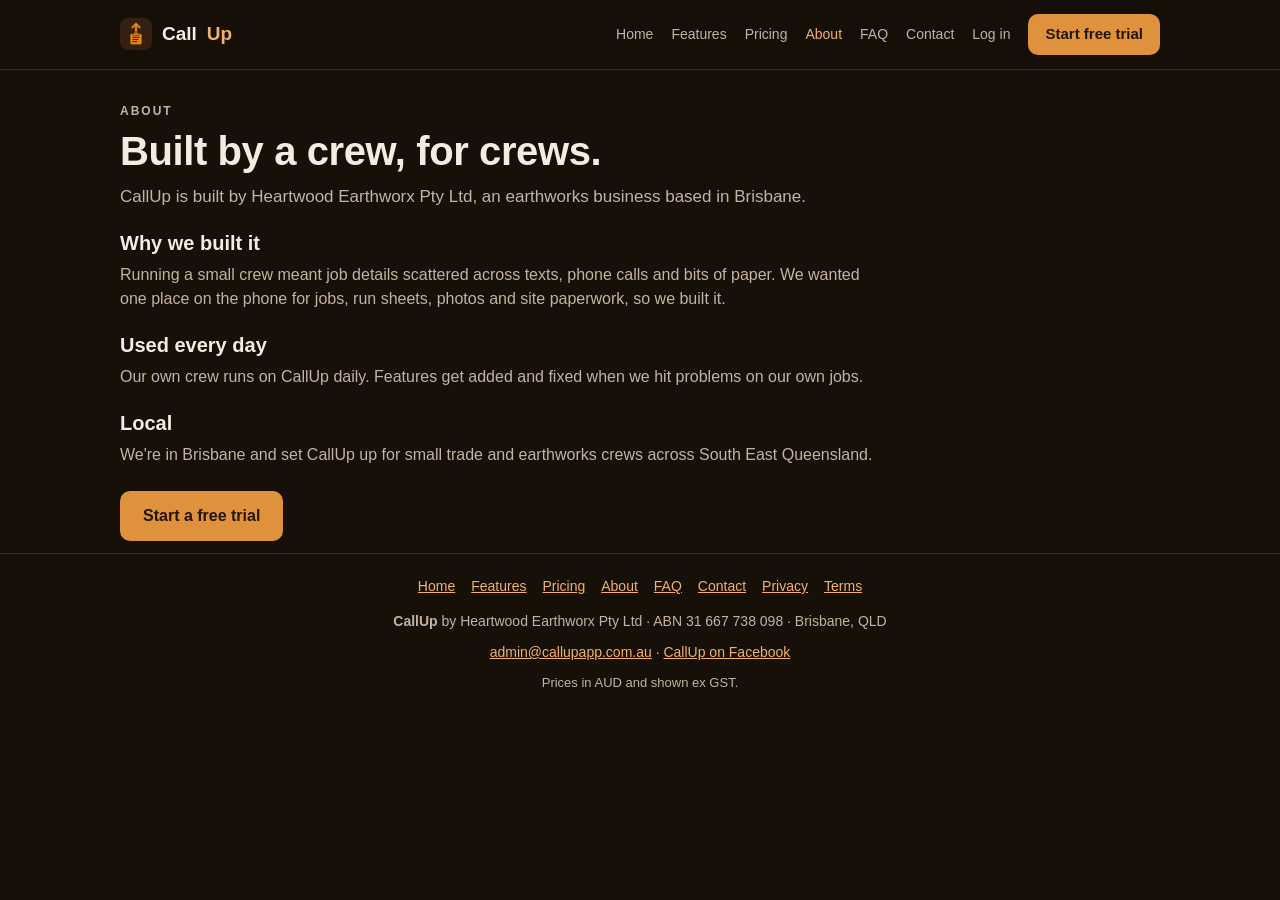
==== about/index.html @ 02dfe28d "Enlarge feature screenshots on hover or tap, with a deeper explanation Desktop hover or keyboard foc" ====
<!doctype html><html lang="en-AU"><head><meta charset="utf-8"><meta name="viewport" content="width=device-width,initial-scale=1">
<title>About | CallUp</title><meta name="description" content="CallUp is built by Heartwood Earthworx, a Brisbane earthworks crew, and used on its own jobs every day."><link rel="canonical" href="https://callupapp.com.au/about/">
<meta name="theme-color" content="#161009"><link rel="icon" href="/favicon.ico" sizes="any"><link rel="icon" type="image/png" href="/favicon.png"><link rel="apple-touch-icon" href="/apple-touch-icon.png">
<meta property="og:type" content="website"><meta property="og:site_name" content="CallUp"><meta property="og:title" content="About | CallUp"><meta property="og:description" content="CallUp is built by Heartwood Earthworx, a Brisbane earthworks crew, and used on its own jobs every day."><meta property="og:url" content="https://callupapp.com.au/about/"><meta property="og:image" content="https://callupapp.com.au/assets/og-cover.png"><meta property="og:image:width" content="1640"><meta property="og:image:height" content="624"><meta property="og:locale" content="en_AU"><meta name="twitter:card" content="summary_large_image">
<link rel="stylesheet" href="/assets/style.css?v=hover1"></head><body>
<header><nav class="nav" aria-label="Main"><a class="brand" href="/"><img src="/assets/logo-256.png" alt="" width="32" height="32">Call<span>Up</span></a><span class="spacer"></span><button class="menu-btn" aria-expanded="false" aria-controls="navlinks" onclick="var n=document.getElementById('navlinks');n.classList.toggle('open');this.setAttribute('aria-expanded',n.classList.contains('open'))">Menu</button><div class="nav-links" id="navlinks"><a class="nav-link" href="/">Home</a><a class="nav-link" href="/features/">Features</a><a class="nav-link" href="/pricing/">Pricing</a><a class="nav-link" href="/about/" aria-current=page>About</a><a class="nav-link" href="/faq/">FAQ</a><a class="nav-link" href="/contact/">Contact</a><a class="nav-link" href="https://app.callupapp.com.au/">Log in</a><a class="btn btn-primary btn-sm" href="https://app.callupapp.com.au/">Start free trial</a></div></nav></header>
<main><div class="wrap"><section class="page-head legal"><p class="eyebrow">About</p><h1>Built by a crew, for crews.</h1><p class="lead">CallUp is built by Heartwood Earthworx Pty Ltd, an earthworks business based in Brisbane.</p><h2>Why we built it</h2><p>Running a small crew meant job details scattered across texts, phone calls and bits of paper. We wanted one place on the phone for jobs, run sheets, photos and site paperwork, so we built it.</p><h2>Used every day</h2><p>Our own crew runs on CallUp daily. Features get added and fixed when we hit problems on our own jobs.</p><h2>Local</h2><p>We're in Brisbane and set CallUp up for small trade and earthworks crews across South East Queensland.</p><p style="margin-top:24px"><a class="btn btn-primary" href="https://app.callupapp.com.au/">Start a free trial</a></p></section></div></main>
<footer class="foot"><div class="wrap"><nav aria-label="Footer"><a href="/">Home</a><a href="/features/">Features</a><a href="/pricing/">Pricing</a><a href="/about/">About</a><a href="/faq/">FAQ</a><a href="/contact/">Contact</a><a href="/privacy/">Privacy</a><a href="/terms/">Terms</a></nav>
<p style="margin-top:14px"><strong>CallUp</strong> by Heartwood Earthworx Pty Ltd · ABN 31 667 738 098 · Brisbane, QLD</p><p><a href="mailto:admin@callupapp.com.au">admin@callupapp.com.au</a> · <a href="https://www.facebook.com/profile.php?id=61596505461475" rel="noopener">CallUp on Facebook</a></p><p class="small-note">Prices in AUD and shown ex GST.</p></div></footer>
<script src="/assets/site.js?v=hover1" defer></script></body></html>
---- assets/style.css ----
:root{--bg:#161009;--panel:#211810;--panel2:#2b2016;--line:#3b2a1a;--text:#f4ece1;--muted:#c4b3a0;--accent:#e0913c;--accent2:#f2b269;--green:#7fb069}
*{box-sizing:border-box;margin:0;padding:0}
html{scroll-behavior:smooth}
body{background:var(--bg);color:var(--text);font:16px/1.5 -apple-system,BlinkMacSystemFont,"Segoe UI",Roboto,Helvetica,Arial,sans-serif}
a{color:var(--accent2)}
img{max-width:100%;display:block}
.wrap{max-width:1080px;margin:0 auto;padding:0 20px}
section{padding:36px 0}
h1{font-size:clamp(26px,4.4vw,40px);line-height:1.15;letter-spacing:-.4px}
h2{font-size:clamp(20px,3vw,28px);line-height:1.2;margin-bottom:8px}
h3{font-size:17px;margin-bottom:6px}
.lead{color:var(--muted);font-size:17px;max-width:560px;margin-top:10px}
.center{text-align:center}.center .lead{margin-left:auto;margin-right:auto}
header{position:sticky;top:0;z-index:10;background:rgba(22,16,9,.95);border-bottom:1px solid var(--line);backdrop-filter:blur(8px)}
.nav{display:flex;align-items:center;gap:12px;padding:14px 20px;max-width:1080px;margin:0 auto}
.brand{display:flex;align-items:center;gap:10px;font-weight:700;font-size:19px;color:var(--text);text-decoration:none}
.brand img{width:32px;height:32px;border-radius:8px}
.brand span{color:var(--accent2)}
.nav .spacer{flex:1}
.btn{display:inline-block;padding:12px 22px;border-radius:10px;font-weight:600;font-size:16px;text-decoration:none;border:1px solid transparent;cursor:pointer}
.btn-primary{background:var(--accent);color:#23150a}
.btn-primary:hover{background:var(--accent2)}
.btn-ghost{border-color:var(--line);color:var(--text)}
.btn-ghost:hover{border-color:var(--accent)}
.btn-sm{padding:8px 16px;font-size:15px}
.cta-row{display:flex;gap:10px;flex-wrap:wrap;margin-top:18px}
.hero{padding:44px 0 28px;display:grid;grid-template-columns:1.1fr .9fr;gap:32px;align-items:center}
.mock{background:var(--panel);border:1px solid var(--line);border-radius:16px;overflow:hidden;box-shadow:0 20px 60px rgba(0,0,0,.4)}
.mock-top{padding:12px 16px;border-bottom:1px solid var(--line);display:flex;justify-content:space-between;font-size:14px;color:var(--muted)}
.mock-job{padding:14px 16px;border-bottom:1px solid var(--line)}
.mock-job:last-child{border-bottom:0}
.mock-job strong{display:block;font-size:15px}
.mock-job small{color:var(--muted);font-size:13px}
.tag{display:inline-block;font-size:11px;font-weight:700;padding:2px 8px;border-radius:20px;background:var(--panel2);color:var(--accent2);margin-bottom:6px;text-transform:uppercase;letter-spacing:.5px}
.tag.green{color:var(--green)}
.grid{display:grid;grid-template-columns:repeat(3,1fr);gap:14px;margin-top:20px}
.card{background:var(--panel);border:1px solid var(--line);border-radius:14px;padding:16px}
.card p{color:var(--muted);font-size:15px}
.card .ico{font-size:26px;margin-bottom:12px}
.steps{display:grid;grid-template-columns:repeat(3,1fr);gap:20px;margin-top:32px}
.step .num{width:36px;height:36px;border-radius:50%;background:var(--accent);color:#23150a;font-weight:700;display:flex;align-items:center;justify-content:center;margin-bottom:14px}
.step p{color:var(--muted);font-size:15px}
.price{max-width:420px;margin:32px auto 0;background:var(--panel);border:1px solid var(--accent);border-radius:16px;padding:32px;text-align:center}
.price .amount{font-size:52px;font-weight:800;letter-spacing:-2px}
.price .per{color:var(--muted);margin-bottom:20px}
.price ul{list-style:none;text-align:left;margin:20px 0 28px}
.price li{padding:8px 0 8px 28px;position:relative;font-size:15px}
.price li::before{content:"✓";position:absolute;left:0;color:var(--green);font-weight:700}
.small-note{font-size:13px;color:var(--muted);margin-top:10px}
details{background:var(--panel);border:1px solid var(--line);border-radius:12px;padding:12px 16px;margin-top:8px}
summary{font-weight:600;cursor:pointer}
details p{color:var(--muted);margin-top:12px;font-size:15px}
.foot{border-top:1px solid var(--line);padding:22px 0;color:var(--muted);font-size:14px;text-align:center}
a:focus-visible,summary:focus-visible,.btn:focus-visible{outline:2px solid var(--accent2);outline-offset:3px;border-radius:6px}
@media(max-width:820px){.hero{grid-template-columns:1fr;padding:28px 0 20px;gap:20px}.grid,.steps{grid-template-columns:1fr}section{padding:28px 0}}

section{scroll-margin-top:88px}.eyebrow{color:var(--accent2);font-size:12px;font-weight:800;letter-spacing:2px;text-transform:uppercase;margin-bottom:8px}.hero h1{font-size:clamp(32px,5vw,52px)}.hero-art{padding:22px;background:linear-gradient(135deg,#332519,#1e1711);border:1px solid var(--line);border-radius:20px}.hero-art img{width:140px;margin:0 auto 16px;border-radius:20px}.feature-list{display:grid;gap:8px}.feature-list div{padding:9px 12px;border:1px solid #513c29;border-radius:10px;color:var(--muted)}.feature-list strong{color:var(--text)}.video-frame{border:1px solid var(--line);border-radius:16px;overflow:hidden;margin-top:14px;background:#000}video{display:block;width:100%;aspect-ratio:16/9}.pricing-layout{display:grid;grid-template-columns:1fr 1fr;gap:28px;align-items:start;margin-top:12px}.price{max-width:none;margin:0;text-align:left}.price .amount{font-size:42px}.pill{display:inline-block;background:#3d2a18;color:var(--accent2);border-radius:20px;padding:4px 10px;font-size:13px;margin-bottom:10px}.calc{background:var(--panel2);border-radius:12px;padding:14px;margin:14px 0}label{display:block;font-size:15px;font-weight:600}input{width:100%;padding:12px;margin:10px 0;background:var(--bg);color:var(--text);border:1px solid #806044;border-radius:8px;font:inherit}input:focus-visible{outline:2px solid var(--accent)}.line-item{display:flex;justify-content:space-between;gap:12px;font-size:15px;padding:7px 0;color:var(--muted)}.line-item.total{border-top:1px solid #60452f;margin-top:8px;padding-top:14px;font-size:20px;color:var(--text);font-weight:700}.wide{width:100%;text-align:center}.draft-note{border-left:3px solid var(--accent);padding:10px 14px;background:var(--panel);margin-top:20px;font-size:14px;color:var(--muted)}.payment-note{margin-top:12px;font-size:14px;color:var(--muted)}.section-rule{border-top:1px solid var(--line)}.nav-link{font-size:14px;color:var(--muted);text-decoration:none}.faq-layout{max-width:800px}.foot p+p{margin-top:10px}@media(max-width:650px){.pricing-layout{grid-template-columns:1fr;gap:16px}.nav{gap:10px;padding:12px 16px}.nav-link{display:none}.nav .btn{padding:9px 12px;font-size:13px}.brand{font-size:17px}.brand img{width:28px;height:28px}.hero-art{padding:16px}.price{padding:20px}.hero{gap:18px}.hero-art img{width:96px}.lead{font-size:16px}.cta-row .btn{width:100%;text-align:center}}@media(prefers-reduced-motion:reduce){html{scroll-behavior:auto}}
.nav{flex-wrap:wrap}.nav-links{display:flex;gap:18px;align-items:center}.menu-btn{display:none;background:none;border:1px solid var(--line);color:var(--text);border-radius:8px;padding:8px 12px;font:inherit}
@media(max-width:650px){.menu-btn{display:block}.nav-links{display:none;width:100%;flex-direction:column;align-items:flex-start;padding-top:10px}.nav-links.open{display:flex}.nav-links .nav-link{display:block;font-size:16px}}
.nav-link[aria-current=page]{color:var(--accent2)}
.feature-sec{padding:28px 0;border-top:1px solid var(--line)}.feature-sec p{color:var(--muted);max-width:680px}.feature-sec ul{color:var(--muted);margin:12px 0 0 22px}
.legal h2{font-size:20px;margin-top:22px}.legal p,.legal li{color:var(--muted);max-width:760px}.legal ul{margin-left:22px}
.foot nav a{margin:0 8px}textarea{width:100%;padding:12px;margin:10px 0;background:var(--bg);color:var(--text);border:1px solid #806044;border-radius:8px;font:inherit;min-height:110px}
.page-head{padding:32px 0 12px}
/* App screenshots */
.shot{margin:0}
.shot .frame{background:#0d0905;border:1px solid var(--line);overflow:hidden;box-shadow:0 10px 24px rgba(0,0,0,.4)}
.shot.phone .frame{border-radius:22px;padding:5px}
.shot.phone .frame img{border-radius:17px;width:100%;height:auto;display:block}
.shot.desk .frame{border-radius:12px;padding:5px}
.shot.desk .frame img{border-radius:8px;width:100%;height:auto;display:block}
.shot figcaption{color:var(--muted);font-size:13px;line-height:1.4;margin-top:8px;text-align:center}
.shots-note{margin-top:8px}
.shots-more{margin-top:10px;font-size:15px}

/* Home: one compact screenshot row */
.shot-row{display:flex;gap:14px;align-items:stretch;margin-top:16px;overflow-x:auto;scroll-snap-type:x mandatory;padding-bottom:6px;-webkit-overflow-scrolling:touch}
.shot-row .shot.phone{flex:0 0 150px;scroll-snap-align:start}
.shot-row .shot.phone .frame{max-height:260px}
.shot-row .shot.phone .frame img{width:100%;height:250px;object-fit:cover;object-position:top center}
.shot-row .shot.row-desk{flex:1 1 280px;min-width:240px;scroll-snap-align:start;display:flex;flex-direction:column}
.shot-row .shot.row-desk .frame{flex:1;display:flex;align-items:center;max-height:260px}
.shot-row .shot.row-desk .frame img{max-height:250px;width:100%;height:auto;object-fit:contain}

/* Features: compact card grid */
.feat-grid{display:grid;grid-template-columns:repeat(3,minmax(0,1fr));gap:14px;margin:8px 0 12px}
.feat-card{background:var(--panel);border:1px solid var(--line);border-radius:14px;padding:12px 12px 14px;display:flex;flex-direction:column;gap:8px;scroll-margin-top:88px}
.feat-card h2{font-size:17px;margin:0;line-height:1.25}
.feat-card p{color:var(--muted);font-size:13.5px;line-height:1.4;margin:0}
.feat-card.wide{grid-column:1/-1}
.feat-shots{display:flex;justify-content:center}
.feat-shots .shot.phone{width:100%;max-width:170px}
.feat-shots .shot.phone .frame{max-height:200px;margin:0 auto}
.feat-shots .shot.phone .frame img{width:100%;height:190px;object-fit:cover;object-position:top center}
.feat-shots.pair{display:grid;grid-template-columns:1fr 1fr;gap:8px;width:100%}
.feat-shots.pair .shot.phone{max-width:none}
.feat-shots.pair .shot.phone .frame img{height:170px}
.feat-shots.desk .shot.desk{width:100%}
.feat-shots.desk .shot.desk .frame{max-height:260px}
.feat-shots.desk .shot.desk .frame img{max-height:250px;width:100%;object-fit:contain;object-position:top center}
.feat-cta{padding:8px 0 20px}

.feat-chips{display:flex;flex-wrap:wrap;gap:8px;list-style:none;margin:14px 0 12px;padding:0}
.feat-chips a{display:block;background:var(--panel);border:1px solid var(--line);border-radius:999px;padding:6px 12px;color:var(--text);text-decoration:none;font-size:13.5px}
.feat-chips a:hover{border-color:var(--accent);color:var(--accent2)}

@media(max-width:820px){
.feat-grid{grid-template-columns:repeat(2,minmax(0,1fr));gap:12px}
.shot-row .shot.phone{flex:0 0 140px}
.shot-row .shot.phone .frame img{height:230px}
.shot-row .shot.row-desk{flex:0 0 70%;min-width:220px}
.feat-shots .shot.phone .frame img{height:170px}
.feat-shots.pair .shot.phone .frame img{height:150px}
.feat-shots.desk .shot.desk .frame img{max-height:180px}
}
@media(max-width:480px){
.feat-grid{gap:10px}
.feat-card{padding:10px 10px 12px}
.feat-card h2{font-size:15px}
.feat-card p{font-size:12.5px}
.feat-shots .shot.phone .frame{max-height:170px}
.feat-shots .shot.phone .frame img{height:160px}
.feat-shots.pair .shot.phone .frame img{height:140px}
.shot-row .shot.phone{flex:0 0 130px}
.shot-row .shot.phone .frame img{height:220px}
}
.foot nav{display:flex;flex-wrap:wrap;justify-content:center;row-gap:6px}

/* Hidden until hover, focus or tap. Must not add height at rest. */
.feat-deep{position:absolute;width:1px;height:1px;padding:0;margin:-1px;overflow:hidden;clip:rect(0,0,0,0);white-space:nowrap;border:0}

/* Discoverable enlarge affordance */
.shot .frame{position:relative;cursor:zoom-in}
.shot .frame::after{content:"";position:absolute;right:8px;bottom:8px;width:22px;height:22px;border-radius:6px;background:rgba(22,16,9,.72) url("data:image/svg+xml;utf8,<svg xmlns='http://www.w3.org/2000/svg' viewBox='0 0 24 24' fill='none' stroke='%23f2b269' stroke-width='2' stroke-linecap='round' stroke-linejoin='round'><circle cx='11' cy='11' r='6'/><path d='M20 20l-3.5-3.5M11 8v6M8 11h6'/></svg>") center/14px no-repeat;pointer-events:none;opacity:.9}
[data-zoom]{cursor:zoom-in}
[data-zoom]:focus-visible{outline:2px solid var(--accent2);outline-offset:3px;border-radius:14px}

.zoom-back{position:fixed;inset:0;z-index:30;background:rgba(8,6,3,.55);opacity:0;pointer-events:none;border:0;padding:0}
.zoom-back.on{opacity:1}
.zoom-back.on.clickable{pointer-events:auto}
.zoom-pop{position:fixed;z-index:40;width:min(400px,calc(100vw - 24px));max-height:calc(100vh - 24px);overflow:auto;background:var(--panel);border:1px solid var(--line);border-radius:16px;padding:14px;box-shadow:0 24px 64px rgba(0,0,0,.55);color:var(--text);opacity:0;transform:scale(.92);pointer-events:none;transform-origin:center center}
.zoom-pop.on{opacity:1;transform:scale(1);pointer-events:auto}
.zoom-pop.is-desk{width:min(920px,calc(100vw - 24px))}
.zoom-pop.is-pair{width:min(640px,calc(100vw - 24px))}
.zoom-pop .zoom-shots{display:flex;justify-content:center;gap:10px;margin-bottom:10px}
.zoom-pop .zoom-shots.is-pair{display:grid;grid-template-columns:1fr 1fr}
.zoom-pop .zoom-shots img{width:100%;height:auto;max-height:min(48vh,480px);object-fit:contain;border-radius:14px;background:#0d0905;border:1px solid var(--line)}
.zoom-pop.is-desk .zoom-shots img{max-height:min(46vh,480px);border-radius:10px}
.zoom-pop h3{font-size:17px;line-height:1.25;margin:0 36px 6px 0}
.zoom-pop .zoom-text{color:var(--muted);font-size:14px;line-height:1.45;margin:0}
.zoom-close{position:absolute;top:8px;right:8px;width:36px;height:36px;border:0;border-radius:8px;background:var(--panel2);color:var(--text);font:inherit;font-size:22px;line-height:1;cursor:pointer}
.zoom-close:hover,.zoom-close:focus-visible{background:#3d2a18;color:var(--accent2);outline:2px solid var(--accent2);outline-offset:2px}

@media(min-width:720px){
.zoom-pop:not(.is-desk):not(.is-pair){width:min(680px,calc(100vw - 24px));display:grid;grid-template-columns:240px 1fr;gap:4px 18px;align-items:start}
.zoom-pop:not(.is-desk):not(.is-pair) .zoom-shots{grid-row:1/span 3;margin:0}
.zoom-pop:not(.is-desk):not(.is-pair) .zoom-shots img{max-height:min(70vh,580px)}
.zoom-pop:not(.is-desk):not(.is-pair) h3{margin-top:28px}
}

@media(prefers-reduced-motion:reduce){
.zoom-back,.zoom-pop{transition:none;transform:none}
}
@media(hover:hover) and (pointer:fine){
.zoom-back,.zoom-pop{transition:opacity .18s ease,transform .18s ease}
.feat-card:hover,.shot-row .shot:hover{border-color:var(--accent)}
.feat-card:hover .frame::after,.shot-row .shot:hover .frame::after{background-color:rgba(224,145,60,.9)}
}
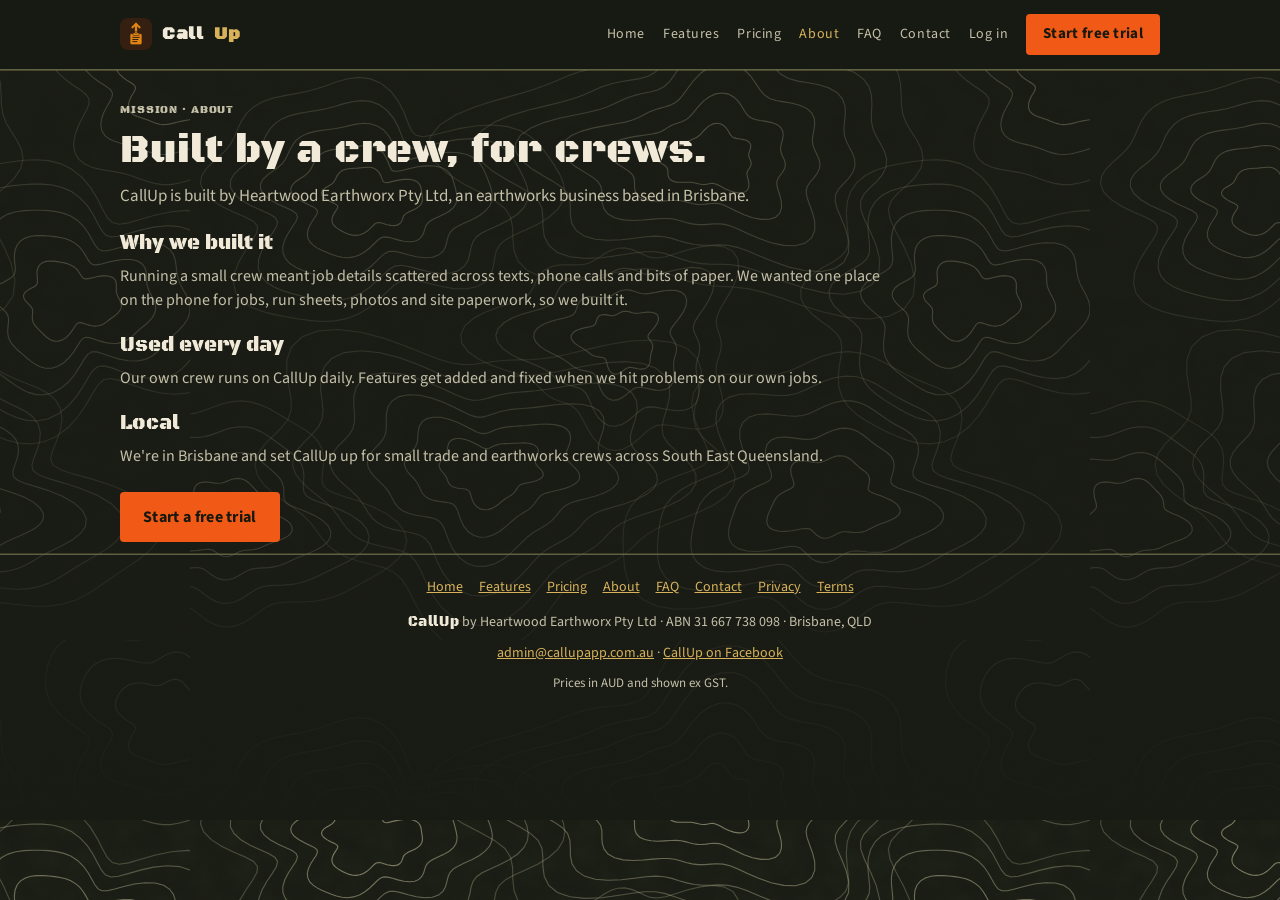
==== commit 6dce967d: "Restyle the marketing site with a tactical military theme Use an olive, khaki and charcoal palette w" ====
--- a/about/index.html
+++ b/about/index.html
@@ -1,10 +1,10 @@
 <!doctype html><html lang="en-AU"><head><meta charset="utf-8"><meta name="viewport" content="width=device-width,initial-scale=1">
 <title>About | CallUp</title><meta name="description" content="CallUp is built by Heartwood Earthworx, a Brisbane earthworks crew, and used on its own jobs every day."><link rel="canonical" href="https://callupapp.com.au/about/">
-<meta name="theme-color" content="#161009"><link rel="icon" href="/favicon.ico" sizes="any"><link rel="icon" type="image/png" href="/favicon.png"><link rel="apple-touch-icon" href="/apple-touch-icon.png">
+<meta name="theme-color" content="#181a14"><link rel="icon" href="/favicon.ico" sizes="any"><link rel="icon" type="image/png" href="/favicon.png"><link rel="apple-touch-icon" href="/apple-touch-icon.png">
 <meta property="og:type" content="website"><meta property="og:site_name" content="CallUp"><meta property="og:title" content="About | CallUp"><meta property="og:description" content="CallUp is built by Heartwood Earthworx, a Brisbane earthworks crew, and used on its own jobs every day."><meta property="og:url" content="https://callupapp.com.au/about/"><meta property="og:image" content="https://callupapp.com.au/assets/og-cover.png"><meta property="og:image:width" content="1640"><meta property="og:image:height" content="624"><meta property="og:locale" content="en_AU"><meta name="twitter:card" content="summary_large_image">
-<link rel="stylesheet" href="/assets/style.css?v=hover1"></head><body>
+<link rel="stylesheet" href="/assets/style.css?v=tactical2"></head><body>
 <header><nav class="nav" aria-label="Main"><a class="brand" href="/"><img src="/assets/logo-256.png" alt="" width="32" height="32">Call<span>Up</span></a><span class="spacer"></span><button class="menu-btn" aria-expanded="false" aria-controls="navlinks" onclick="var n=document.getElementById('navlinks');n.classList.toggle('open');this.setAttribute('aria-expanded',n.classList.contains('open'))">Menu</button><div class="nav-links" id="navlinks"><a class="nav-link" href="/">Home</a><a class="nav-link" href="/features/">Features</a><a class="nav-link" href="/pricing/">Pricing</a><a class="nav-link" href="/about/" aria-current=page>About</a><a class="nav-link" href="/faq/">FAQ</a><a class="nav-link" href="/contact/">Contact</a><a class="nav-link" href="https://app.callupapp.com.au/">Log in</a><a class="btn btn-primary btn-sm" href="https://app.callupapp.com.au/">Start free trial</a></div></nav></header>
-<main><div class="wrap"><section class="page-head legal"><p class="eyebrow">About</p><h1>Built by a crew, for crews.</h1><p class="lead">CallUp is built by Heartwood Earthworx Pty Ltd, an earthworks business based in Brisbane.</p><h2>Why we built it</h2><p>Running a small crew meant job details scattered across texts, phone calls and bits of paper. We wanted one place on the phone for jobs, run sheets, photos and site paperwork, so we built it.</p><h2>Used every day</h2><p>Our own crew runs on CallUp daily. Features get added and fixed when we hit problems on our own jobs.</p><h2>Local</h2><p>We're in Brisbane and set CallUp up for small trade and earthworks crews across South East Queensland.</p><p style="margin-top:24px"><a class="btn btn-primary" href="https://app.callupapp.com.au/">Start a free trial</a></p></section></div></main>
+<main><div class="wrap"><section class="page-head legal"><p class="eyebrow">Mission · About</p><h1>Built by a crew, for crews.</h1><p class="lead">CallUp is built by Heartwood Earthworx Pty Ltd, an earthworks business based in Brisbane.</p><h2>Why we built it</h2><p>Running a small crew meant job details scattered across texts, phone calls and bits of paper. We wanted one place on the phone for jobs, run sheets, photos and site paperwork, so we built it.</p><h2>Used every day</h2><p>Our own crew runs on CallUp daily. Features get added and fixed when we hit problems on our own jobs.</p><h2>Local</h2><p>We're in Brisbane and set CallUp up for small trade and earthworks crews across South East Queensland.</p><p style="margin-top:24px"><a class="btn btn-primary" href="https://app.callupapp.com.au/">Start a free trial</a></p></section></div></main>
 <footer class="foot"><div class="wrap"><nav aria-label="Footer"><a href="/">Home</a><a href="/features/">Features</a><a href="/pricing/">Pricing</a><a href="/about/">About</a><a href="/faq/">FAQ</a><a href="/contact/">Contact</a><a href="/privacy/">Privacy</a><a href="/terms/">Terms</a></nav>
 <p style="margin-top:14px"><strong>CallUp</strong> by Heartwood Earthworx Pty Ltd · ABN 31 667 738 098 · Brisbane, QLD</p><p><a href="mailto:admin@callupapp.com.au">admin@callupapp.com.au</a> · <a href="https://www.facebook.com/profile.php?id=61596505461475" rel="noopener">CallUp on Facebook</a></p><p class="small-note">Prices in AUD and shown ex GST.</p></div></footer>
 <script src="/assets/site.js?v=hover1" defer></script></body></html>
--- a/assets/style.css
+++ b/assets/style.css
@@ -1,25 +1,28 @@
-:root{--bg:#161009;--panel:#211810;--panel2:#2b2016;--line:#3b2a1a;--text:#f4ece1;--muted:#c4b3a0;--accent:#e0913c;--accent2:#f2b269;--green:#7fb069}
+@font-face{font-family:"Black Ops One";font-style:normal;font-weight:400;font-display:swap;src:url("/assets/fonts/black-ops-one.woff2") format("woff2")}
+@font-face{font-family:"Source Sans 3";font-style:normal;font-weight:400 700;font-display:swap;src:url("/assets/fonts/source-sans-3.woff2") format("woff2")}
+@font-face{font-family:"Source Sans 3";font-style:italic;font-weight:400;font-display:swap;src:url("/assets/fonts/source-sans-3-italic.woff2") format("woff2")}
+:root{--bg:#181a14;--panel:#24281e;--panel2:#2f3528;--line:#5a6348;--text:#f1ead8;--muted:#c5c0a8;--accent:#f05a16;--accent2:#d7b25a;--green:#8aa35a;--brass:#d7b25a;--olive:#3f4732}
 *{box-sizing:border-box;margin:0;padding:0}
 html{scroll-behavior:smooth}
-body{background:var(--bg);color:var(--text);font:16px/1.5 -apple-system,BlinkMacSystemFont,"Segoe UI",Roboto,Helvetica,Arial,sans-serif}
+body{background-color:var(--bg);background-image:linear-gradient(180deg,rgba(24,26,20,.42) 0%,rgba(24,26,20,.62) 520px,var(--bg) 820px),url("/assets/topo.svg"),url("/assets/camo.svg");background-repeat:no-repeat,repeat,repeat;background-size:100% 820px,900px 640px,400px 400px;background-position:top center,top center,0 0;color:var(--text);font:16px/1.5 "Source Sans 3",-apple-system,BlinkMacSystemFont,"Segoe UI",Roboto,Helvetica,Arial,sans-serif}
 a{color:var(--accent2)}
 img{max-width:100%;display:block}
 .wrap{max-width:1080px;margin:0 auto;padding:0 20px}
 section{padding:36px 0}
-h1{font-size:clamp(26px,4.4vw,40px);line-height:1.15;letter-spacing:-.4px}
+h1,h2,h3,.brand{font-family:"Black Ops One","Arial Black",system-ui,sans-serif;font-weight:400}h1{font-size:clamp(26px,4.4vw,40px);line-height:1.2;letter-spacing:.02em}
 h2{font-size:clamp(20px,3vw,28px);line-height:1.2;margin-bottom:8px}
 h3{font-size:17px;margin-bottom:6px}
 .lead{color:var(--muted);font-size:17px;max-width:560px;margin-top:10px}
 .center{text-align:center}.center .lead{margin-left:auto;margin-right:auto}
-header{position:sticky;top:0;z-index:10;background:rgba(22,16,9,.95);border-bottom:1px solid var(--line);backdrop-filter:blur(8px)}
+header{position:sticky;top:0;z-index:10;background:rgba(24,26,20,.94);border-bottom:1px solid var(--line);box-shadow:0 1px 0 rgba(215,178,90,.28);backdrop-filter:blur(8px)}
 .nav{display:flex;align-items:center;gap:12px;padding:14px 20px;max-width:1080px;margin:0 auto}
 .brand{display:flex;align-items:center;gap:10px;font-weight:700;font-size:19px;color:var(--text);text-decoration:none}
 .brand img{width:32px;height:32px;border-radius:8px}
 .brand span{color:var(--accent2)}
 .nav .spacer{flex:1}
-.btn{display:inline-block;padding:12px 22px;border-radius:10px;font-weight:600;font-size:16px;text-decoration:none;border:1px solid transparent;cursor:pointer}
-.btn-primary{background:var(--accent);color:#23150a}
-.btn-primary:hover{background:var(--accent2)}
+.btn{display:inline-block;padding:12px 22px;border-radius:4px;font-weight:700;font-size:16px;text-decoration:none;border:1px solid transparent;cursor:pointer;letter-spacing:.02em}
+.btn-primary{background:var(--accent);color:#17180f}
+.btn-primary:hover{background:#ff6d2c}
 .btn-ghost{border-color:var(--line);color:var(--text)}
 .btn-ghost:hover{border-color:var(--accent)}
 .btn-sm{padding:8px 16px;font-size:15px}
@@ -54,17 +57,17 @@
 a:focus-visible,summary:focus-visible,.btn:focus-visible{outline:2px solid var(--accent2);outline-offset:3px;border-radius:6px}
 @media(max-width:820px){.hero{grid-template-columns:1fr;padding:28px 0 20px;gap:20px}.grid,.steps{grid-template-columns:1fr}section{padding:28px 0}}
 
-section{scroll-margin-top:88px}.eyebrow{color:var(--accent2);font-size:12px;font-weight:800;letter-spacing:2px;text-transform:uppercase;margin-bottom:8px}.hero h1{font-size:clamp(32px,5vw,52px)}.hero-art{padding:22px;background:linear-gradient(135deg,#332519,#1e1711);border:1px solid var(--line);border-radius:20px}.hero-art img{width:140px;margin:0 auto 16px;border-radius:20px}.feature-list{display:grid;gap:8px}.feature-list div{padding:9px 12px;border:1px solid #513c29;border-radius:10px;color:var(--muted)}.feature-list strong{color:var(--text)}.video-frame{border:1px solid var(--line);border-radius:16px;overflow:hidden;margin-top:14px;background:#000}video{display:block;width:100%;aspect-ratio:16/9}.pricing-layout{display:grid;grid-template-columns:1fr 1fr;gap:28px;align-items:start;margin-top:12px}.price{max-width:none;margin:0;text-align:left}.price .amount{font-size:42px}.pill{display:inline-block;background:#3d2a18;color:var(--accent2);border-radius:20px;padding:4px 10px;font-size:13px;margin-bottom:10px}.calc{background:var(--panel2);border-radius:12px;padding:14px;margin:14px 0}label{display:block;font-size:15px;font-weight:600}input{width:100%;padding:12px;margin:10px 0;background:var(--bg);color:var(--text);border:1px solid #806044;border-radius:8px;font:inherit}input:focus-visible{outline:2px solid var(--accent)}.line-item{display:flex;justify-content:space-between;gap:12px;font-size:15px;padding:7px 0;color:var(--muted)}.line-item.total{border-top:1px solid #60452f;margin-top:8px;padding-top:14px;font-size:20px;color:var(--text);font-weight:700}.wide{width:100%;text-align:center}.draft-note{border-left:3px solid var(--accent);padding:10px 14px;background:var(--panel);margin-top:20px;font-size:14px;color:var(--muted)}.payment-note{margin-top:12px;font-size:14px;color:var(--muted)}.section-rule{border-top:1px solid var(--line)}.nav-link{font-size:14px;color:var(--muted);text-decoration:none}.faq-layout{max-width:800px}.foot p+p{margin-top:10px}@media(max-width:650px){.pricing-layout{grid-template-columns:1fr;gap:16px}.nav{gap:10px;padding:12px 16px}.nav-link{display:none}.nav .btn{padding:9px 12px;font-size:13px}.brand{font-size:17px}.brand img{width:28px;height:28px}.hero-art{padding:16px}.price{padding:20px}.hero{gap:18px}.hero-art img{width:96px}.lead{font-size:16px}.cta-row .btn{width:100%;text-align:center}}@media(prefers-reduced-motion:reduce){html{scroll-behavior:auto}}
+section{scroll-margin-top:88px}.eyebrow{color:var(--accent2);font-size:12px;font-weight:800;letter-spacing:2px;text-transform:uppercase;margin-bottom:8px}.hero h1{font-size:clamp(32px,5vw,52px)}.hero-art{padding:22px;background:linear-gradient(135deg,#3f4732,#1c2018);border:1px solid var(--line);border-radius:20px}.hero-art img{width:140px;margin:0 auto 16px;border-radius:20px}.feature-list{display:grid;gap:8px}.feature-list div{padding:9px 12px;border:1px solid #5a6348;border-radius:10px;color:var(--muted)}.feature-list strong{color:var(--text)}.video-frame{border:1px solid var(--line);border-radius:16px;overflow:hidden;margin-top:14px;background:#000}video{display:block;width:100%;aspect-ratio:16/9}.pricing-layout{display:grid;grid-template-columns:1fr 1fr;gap:28px;align-items:start;margin-top:12px}.price{max-width:none;margin:0;text-align:left}.price .amount{font-size:42px}.pill{display:inline-block;background:#3f4732;color:var(--accent2);border-radius:20px;padding:4px 10px;font-size:13px;margin-bottom:10px}.calc{background:var(--panel2);border-radius:12px;padding:14px;margin:14px 0}label{display:block;font-size:15px;font-weight:600}input{width:100%;padding:12px;margin:10px 0;background:var(--bg);color:var(--text);border:1px solid #6b7554;border-radius:8px;font:inherit}input:focus-visible{outline:2px solid var(--accent)}.line-item{display:flex;justify-content:space-between;gap:12px;font-size:15px;padding:7px 0;color:var(--muted)}.line-item.total{border-top:1px solid #5a6348;margin-top:8px;padding-top:14px;font-size:20px;color:var(--text);font-weight:700}.wide{width:100%;text-align:center}.draft-note{border-left:3px solid var(--accent);padding:10px 14px;background:var(--panel);margin-top:20px;font-size:14px;color:var(--muted)}.payment-note{margin-top:12px;font-size:14px;color:var(--muted)}.section-rule{border-top:1px solid var(--line)}.nav-link{font-size:14px;color:var(--muted);text-decoration:none}.faq-layout{max-width:800px}.foot p+p{margin-top:10px}@media(max-width:650px){.pricing-layout{grid-template-columns:1fr;gap:16px}.nav{gap:10px;padding:12px 16px}.nav-link{display:none}.nav .btn{padding:9px 12px;font-size:13px}.brand{font-size:17px}.brand img{width:28px;height:28px}.hero-art{padding:16px}.price{padding:20px}.hero{gap:18px}.hero-art img{width:96px}.lead{font-size:16px}.cta-row .btn{width:100%;text-align:center}}@media(prefers-reduced-motion:reduce){html{scroll-behavior:auto}}
 .nav{flex-wrap:wrap}.nav-links{display:flex;gap:18px;align-items:center}.menu-btn{display:none;background:none;border:1px solid var(--line);color:var(--text);border-radius:8px;padding:8px 12px;font:inherit}
 @media(max-width:650px){.menu-btn{display:block}.nav-links{display:none;width:100%;flex-direction:column;align-items:flex-start;padding-top:10px}.nav-links.open{display:flex}.nav-links .nav-link{display:block;font-size:16px}}
 .nav-link[aria-current=page]{color:var(--accent2)}
 .feature-sec{padding:28px 0;border-top:1px solid var(--line)}.feature-sec p{color:var(--muted);max-width:680px}.feature-sec ul{color:var(--muted);margin:12px 0 0 22px}
 .legal h2{font-size:20px;margin-top:22px}.legal p,.legal li{color:var(--muted);max-width:760px}.legal ul{margin-left:22px}
-.foot nav a{margin:0 8px}textarea{width:100%;padding:12px;margin:10px 0;background:var(--bg);color:var(--text);border:1px solid #806044;border-radius:8px;font:inherit;min-height:110px}
+.foot nav a{margin:0 8px}textarea{width:100%;padding:12px;margin:10px 0;background:var(--bg);color:var(--text);border:1px solid #6b7554;border-radius:8px;font:inherit;min-height:110px}
 .page-head{padding:32px 0 12px}
 /* App screenshots */
 .shot{margin:0}
-.shot .frame{background:#0d0905;border:1px solid var(--line);overflow:hidden;box-shadow:0 10px 24px rgba(0,0,0,.4)}
+.shot .frame{background:#12140f;border:1px solid var(--line);overflow:hidden;box-shadow:0 10px 24px rgba(0,0,0,.4)}
 .shot.phone .frame{border-radius:22px;padding:5px}
 .shot.phone .frame img{border-radius:17px;width:100%;height:auto;display:block}
 .shot.desk .frame{border-radius:12px;padding:5px}
@@ -131,11 +134,11 @@
 
 /* Discoverable enlarge affordance */
 .shot .frame{position:relative;cursor:zoom-in}
-.shot .frame::after{content:"";position:absolute;right:8px;bottom:8px;width:22px;height:22px;border-radius:6px;background:rgba(22,16,9,.72) url("data:image/svg+xml;utf8,<svg xmlns='http://www.w3.org/2000/svg' viewBox='0 0 24 24' fill='none' stroke='%23f2b269' stroke-width='2' stroke-linecap='round' stroke-linejoin='round'><circle cx='11' cy='11' r='6'/><path d='M20 20l-3.5-3.5M11 8v6M8 11h6'/></svg>") center/14px no-repeat;pointer-events:none;opacity:.9}
+.shot .frame::after{content:"";position:absolute;right:8px;bottom:8px;width:22px;height:22px;border-radius:6px;background:rgba(24,26,20,.76) url("data:image/svg+xml;utf8,<svg xmlns='http://www.w3.org/2000/svg' viewBox='0 0 24 24' fill='none' stroke='%23d7b25a' stroke-width='2' stroke-linecap='round' stroke-linejoin='round'><circle cx='11' cy='11' r='6'/><path d='M20 20l-3.5-3.5M11 8v6M8 11h6'/></svg>") center/14px no-repeat;pointer-events:none;opacity:.9}
 [data-zoom]{cursor:zoom-in}
 [data-zoom]:focus-visible{outline:2px solid var(--accent2);outline-offset:3px;border-radius:14px}
 
-.zoom-back{position:fixed;inset:0;z-index:30;background:rgba(8,6,3,.55);opacity:0;pointer-events:none;border:0;padding:0}
+.zoom-back{position:fixed;inset:0;z-index:30;background:rgba(10,12,8,.62);opacity:0;pointer-events:none;border:0;padding:0}
 .zoom-back.on{opacity:1}
 .zoom-back.on.clickable{pointer-events:auto}
 .zoom-pop{position:fixed;z-index:40;width:min(400px,calc(100vw - 24px));max-height:calc(100vh - 24px);overflow:auto;background:var(--panel);border:1px solid var(--line);border-radius:16px;padding:14px;box-shadow:0 24px 64px rgba(0,0,0,.55);color:var(--text);opacity:0;transform:scale(.92);pointer-events:none;transform-origin:center center}
@@ -144,12 +147,12 @@
 .zoom-pop.is-pair{width:min(640px,calc(100vw - 24px))}
 .zoom-pop .zoom-shots{display:flex;justify-content:center;gap:10px;margin-bottom:10px}
 .zoom-pop .zoom-shots.is-pair{display:grid;grid-template-columns:1fr 1fr}
-.zoom-pop .zoom-shots img{width:100%;height:auto;max-height:min(48vh,480px);object-fit:contain;border-radius:14px;background:#0d0905;border:1px solid var(--line)}
+.zoom-pop .zoom-shots img{width:100%;height:auto;max-height:min(48vh,480px);object-fit:contain;border-radius:14px;background:#12140f;border:1px solid var(--line)}
 .zoom-pop.is-desk .zoom-shots img{max-height:min(46vh,480px);border-radius:10px}
 .zoom-pop h3{font-size:17px;line-height:1.25;margin:0 36px 6px 0}
 .zoom-pop .zoom-text{color:var(--muted);font-size:14px;line-height:1.45;margin:0}
 .zoom-close{position:absolute;top:8px;right:8px;width:36px;height:36px;border:0;border-radius:8px;background:var(--panel2);color:var(--text);font:inherit;font-size:22px;line-height:1;cursor:pointer}
-.zoom-close:hover,.zoom-close:focus-visible{background:#3d2a18;color:var(--accent2);outline:2px solid var(--accent2);outline-offset:2px}
+.zoom-close:hover,.zoom-close:focus-visible{background:#3f4732;color:var(--accent2);outline:2px solid var(--accent2);outline-offset:2px}
 
 @media(min-width:720px){
 .zoom-pop:not(.is-desk):not(.is-pair){width:min(680px,calc(100vw - 24px));display:grid;grid-template-columns:240px 1fr;gap:4px 18px;align-items:start}
@@ -164,5 +167,67 @@
 @media(hover:hover) and (pointer:fine){
 .zoom-back,.zoom-pop{transition:opacity .18s ease,transform .18s ease}
 .feat-card:hover,.shot-row .shot:hover{border-color:var(--accent)}
-.feat-card:hover .frame::after,.shot-row .shot:hover .frame::after{background-color:rgba(224,145,60,.9)}
-}
+.feat-card:hover .frame::after,.shot-row .shot:hover .frame::after{background-color:rgba(240,90,22,.9)}
+}
+
+/* Overview video in the hero */
+.video-frame{box-shadow:0 16px 40px rgba(0,0,0,.35)}
+.video-frame video{display:block;width:100%;height:auto;max-width:100%;aspect-ratio:16/9;background:#000}
+.hero-video{min-width:0}
+.hero .video-frame{margin-top:0}
+.hero-video .small-note{margin-top:8px}
+@media(min-width:821px){
+.hero{grid-template-columns:1fr 1.15fr;align-items:center}
+.hero>.eyebrow{grid-column:1/-1;margin-bottom:4px}
+}
+
+
+/* Tactical theme: typography, dog-tags, chevrons, briefing details */
+.brand{font-size:18px;letter-spacing:.04em}
+.brand span{color:var(--brass)}
+.eyebrow{color:var(--brass);font-family:"Black Ops One","Arial Black",system-ui,sans-serif;font-size:11px;font-weight:400;letter-spacing:.08em;text-transform:uppercase;margin-bottom:8px}
+.hero h1{font-size:clamp(28px,4.4vw,46px);line-height:1.18}
+.menu-btn{border-radius:4px;border-color:var(--line);letter-spacing:.08em;text-transform:uppercase;font-size:12px}
+.nav-link{letter-spacing:.04em}
+
+/* Hero sits on the map texture; a soft olive wash keeps type readable */
+.hero{position:relative}
+.video-frame{border:1px solid var(--line);border-radius:8px;box-shadow:0 16px 40px rgba(0,0,0,.4),inset 0 0 0 1px rgba(215,178,90,.15)}
+
+/* Dog-tag price card */
+.price{background:linear-gradient(180deg,rgba(215,178,90,.14),transparent 32%),linear-gradient(180deg,#33392b,#24281e);border:2px solid #b8943f;border-radius:20px;box-shadow:inset 0 1px 0 rgba(255,236,180,.22),inset 0 -1px 0 rgba(0,0,0,.35),0 10px 28px rgba(0,0,0,.35);position:relative}
+.price::before{content:"";display:block;width:16px;height:16px;margin:0 auto 12px;border-radius:50%;background:var(--bg);box-shadow:inset 0 0 0 2px #b8943f,0 0 0 3px #2c3224}
+.pricing-layout .price::before{margin:0 auto 12px}
+.price .amount{font-family:"Black Ops One","Arial Black",system-ui,sans-serif;font-weight:400;letter-spacing:.02em}
+.pill{background:#3f4732;color:var(--brass);border:1px solid #b8943f;border-radius:4px;letter-spacing:.08em;text-transform:uppercase;font-size:11px;font-weight:700;padding:4px 10px}
+.calc{background:var(--panel2);border:1px solid var(--line);border-radius:8px}
+
+/* Feature cards as stamped badges */
+.feat-card{border-radius:12px;border:1px solid var(--line);background:linear-gradient(180deg,rgba(215,178,90,.07),transparent 42%),var(--panel);box-shadow:inset 0 1px 0 rgba(215,178,90,.14),0 6px 18px rgba(0,0,0,.25)}
+.feat-card h2{letter-spacing:.03em}
+.card{border-radius:12px;border:1px solid var(--line);background:linear-gradient(180deg,rgba(215,178,90,.07),transparent 42%),var(--panel);box-shadow:inset 0 1px 0 rgba(215,178,90,.14)}
+.feat-chips a{border-radius:4px;background:var(--panel2);border:1px solid var(--line);letter-spacing:.02em}
+.feat-chips a:hover{border-color:var(--brass);color:var(--brass)}
+
+/* Rank-chevron bullets */
+.price li{padding-left:30px}
+.price li::before{content:"";position:absolute;left:0;top:11px;width:14px;height:14px;background:url("data:image/svg+xml;utf8,<svg xmlns='http://www.w3.org/2000/svg' viewBox='0 0 12 12' fill='none' stroke='%23d7b25a' stroke-width='1.8' stroke-linecap='square' stroke-linejoin='miter'><path d='M1 2l4 4-4 4'/><path d='M6 2l4 4-4 4'/></svg>") center/14px no-repeat;font-weight:inherit;color:transparent}
+.legal ul,.feature-sec ul{list-style:none;margin-left:0;padding-left:0}
+.legal li,.feature-sec li{position:relative;padding-left:26px;margin:6px 0}
+.legal li::before,.feature-sec li::before{content:"";position:absolute;left:0;top:.45em;width:14px;height:14px;background:url("data:image/svg+xml;utf8,<svg xmlns='http://www.w3.org/2000/svg' viewBox='0 0 12 12' fill='none' stroke='%23d7b25a' stroke-width='1.8' stroke-linecap='square' stroke-linejoin='miter'><path d='M1 2l4 4-4 4'/><path d='M6 2l4 4-4 4'/></svg>") center/14px no-repeat}
+
+details{border-radius:8px;border:1px solid var(--line);background:linear-gradient(180deg,rgba(215,178,90,.06),transparent 50%),var(--panel);box-shadow:inset 4px 0 0 var(--brass)}
+summary{font-weight:700;letter-spacing:.01em}
+.foot{border-top:1px solid var(--line);box-shadow:0 -1px 0 rgba(215,178,90,.2)}
+.foot strong{font-family:"Black Ops One","Arial Black",system-ui,sans-serif;font-weight:400;letter-spacing:.04em;color:var(--text)}
+.section-rule{border-top:1px solid var(--line);box-shadow:0 -1px 0 rgba(215,178,90,.12)}
+.shot .frame{border-color:var(--line)}
+.zoom-pop{border-radius:12px;border-color:var(--line)}
+input,textarea{border-radius:4px;border-color:#6b7554}
+.btn-ghost{border-radius:4px}
+
+@media(max-width:650px){
+.hero h1{font-size:clamp(26px,8.2vw,34px)}
+.brand{font-size:16px}
+.eyebrow{letter-spacing:.06em;font-size:10px}
+}
